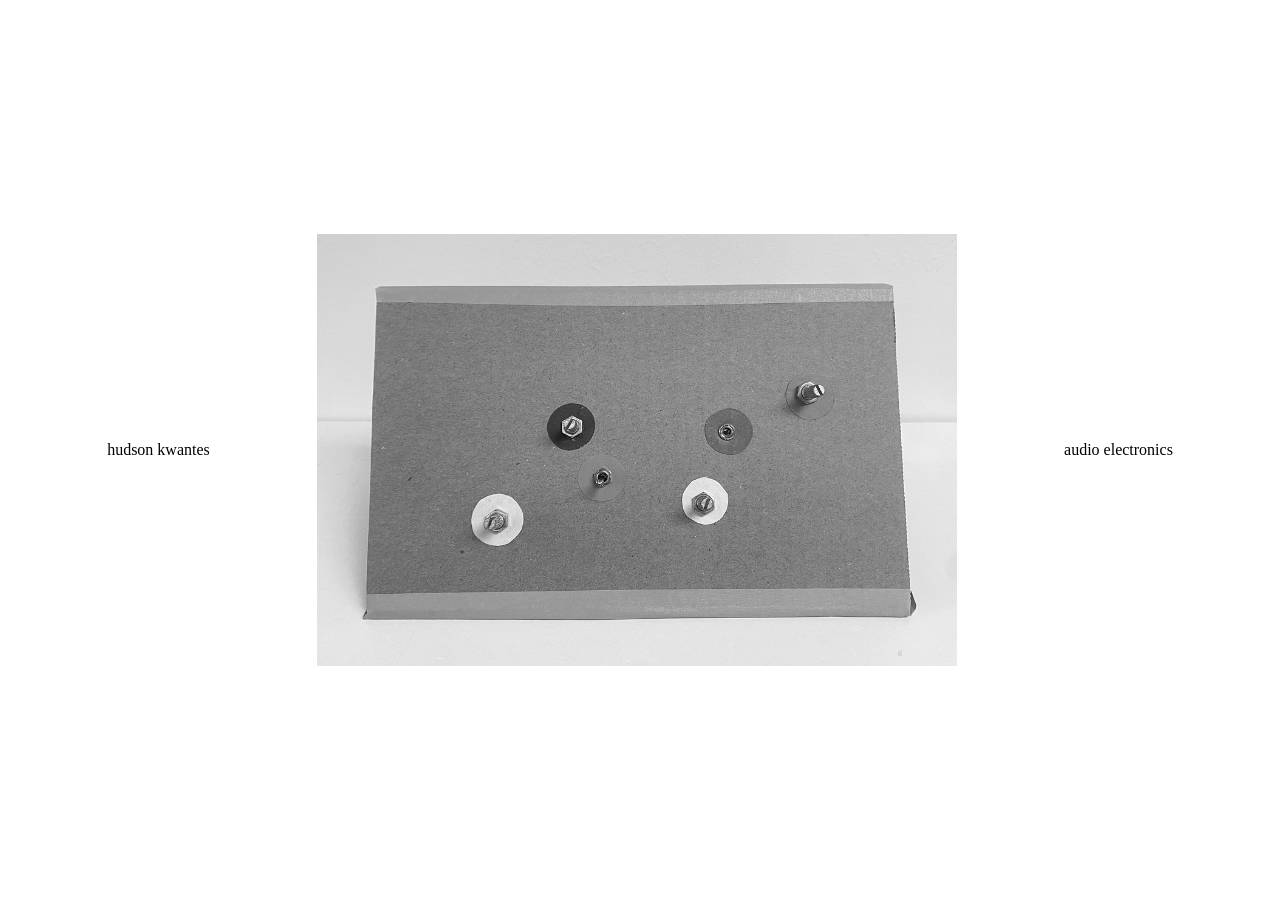
==== index.html @ b4f6d3b7 "test" ====
<!DOCTYPE html>
<html lang="en">
<head>
    <meta charset="UTF-8">
    <link rel="stylesheet" href="style.css">
    <meta name="viewport" content="width=device-width, initial-scale=1.0">
    <title>web</title>
</head>

<body>     
    <p>hudson kwantes</p>
    <img src= "F5D5D7A5-2102-4A30-B184-CA5D22F2D951_1_102_o 1.png">
    <p>audio electronics</p>
</body>

</html>
---- style.css ----
body {
  margin: 0;
  min-height: 100vh;
  display: flex;
  justify-content: center;
  align-items: center;
  text-align: center;
}

p {
  margin: 0 auto;
  max-width: 700px;
  padding: 1rem;
}

img{
  max-width: 50%;
  height: auto;
  justify-self: center;
}
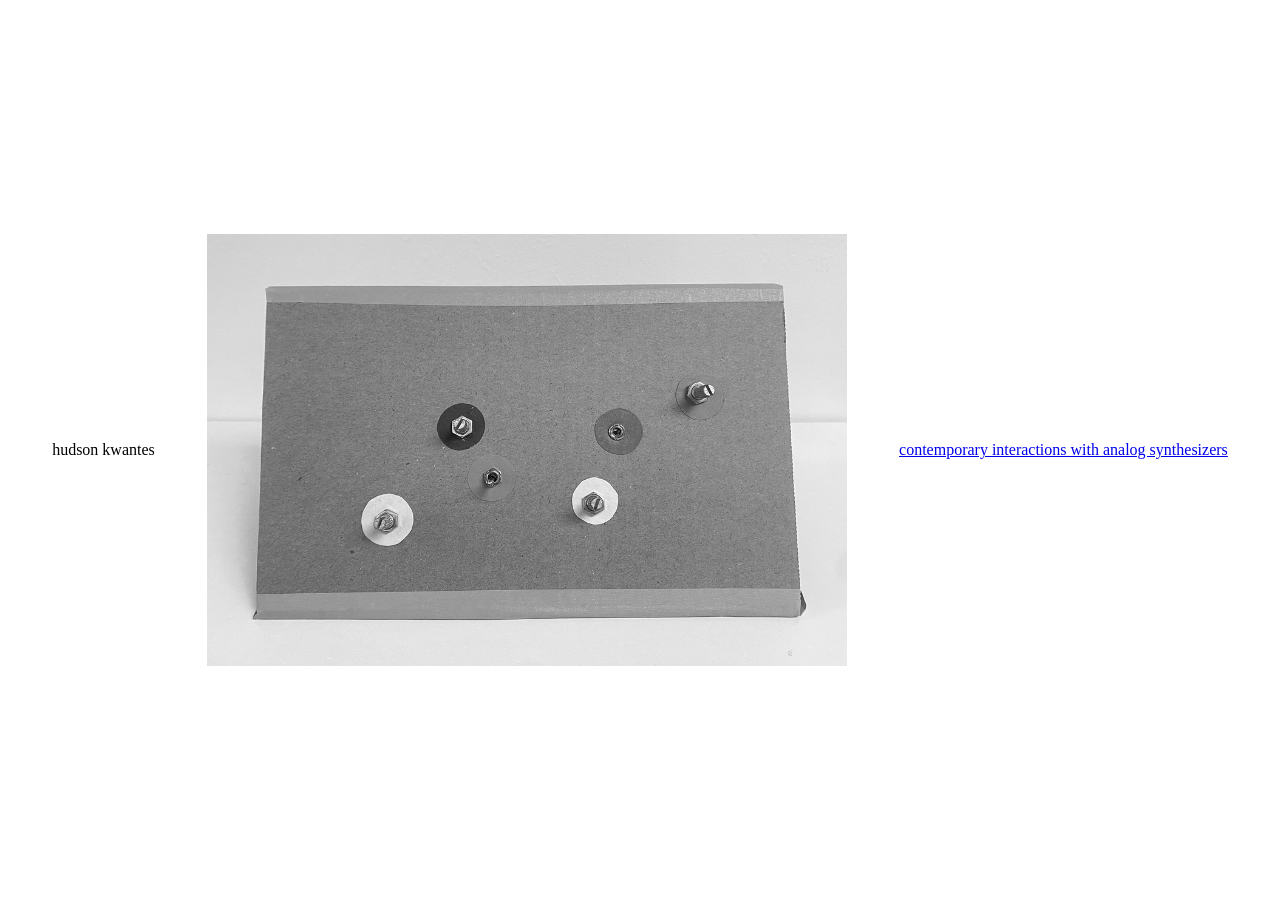
==== commit d7e49608: "thesis project added" ====
--- a/index.html
+++ b/index.html
@@ -9,8 +9,8 @@
 
 <body>     
     <p>hudson kwantes</p>
-    <img src= "F5D5D7A5-2102-4A30-B184-CA5D22F2D951_1_102_o 1.png">
-    <p>audio electronics</p>
+    <img src= "home_pic.png">
+    <p><a href="thesis/index.html">contemporary interactions with analog synthesizers</a></p> 
 </body>
 
 </html>
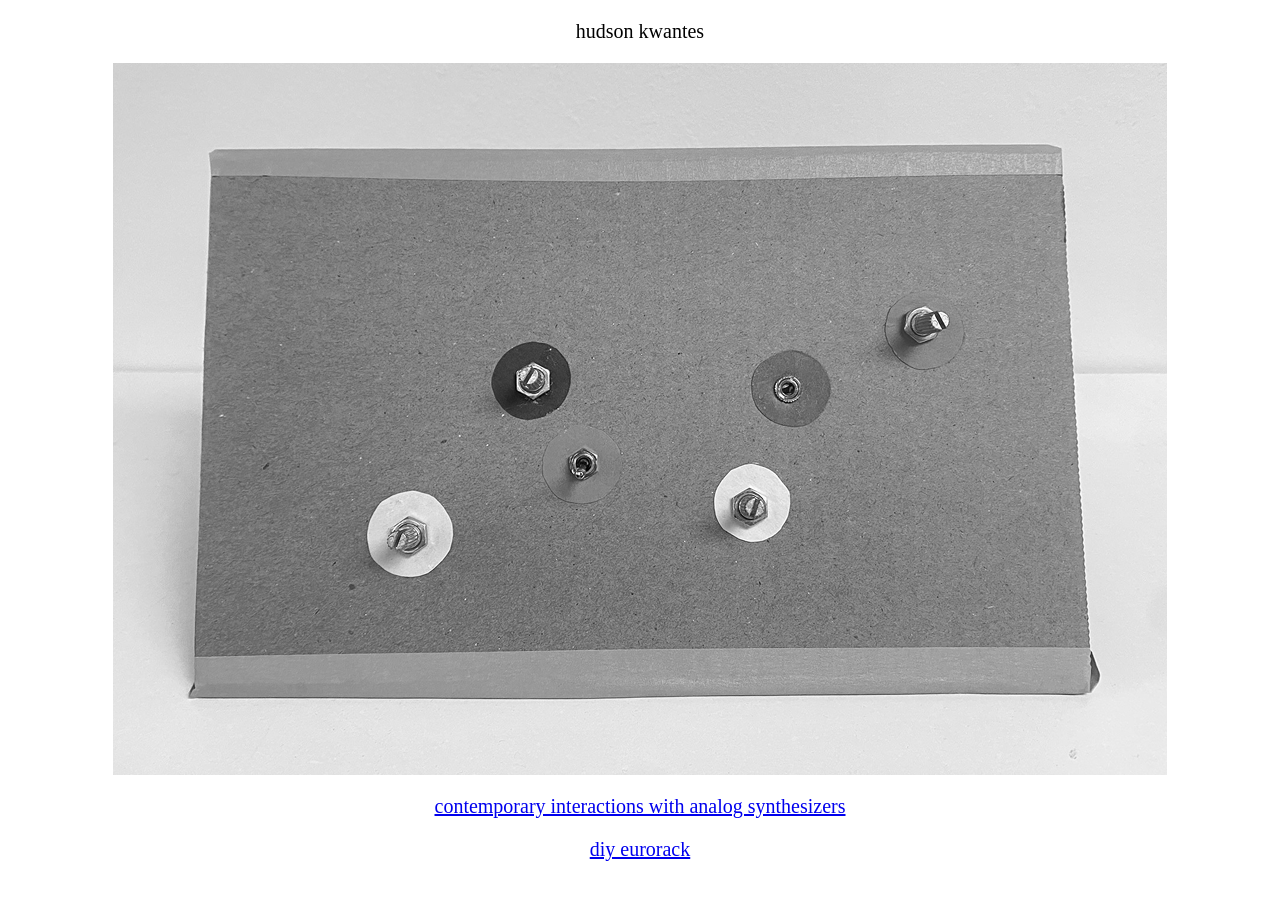
==== commit 0e78d7a2: "1" ====
--- a/index.html
+++ b/index.html
@@ -11,6 +11,7 @@
     <p>hudson kwantes</p>
     <img src= "home_pic.png">
     <p><a href="thesis/index.html">contemporary interactions with analog synthesizers</a></p> 
+    <p><a href="projects/index.html">diy eurorack</a></p>
 </body>
 
 </html>
--- a/style.css
+++ b/style.css
@@ -1,20 +1,12 @@
-body {
-  margin: 0;
-  min-height: 100vh;
-  display: flex;
-  justify-content: center;
-  align-items: center;
-  text-align: center;
-}
-
-p {
-  margin: 0 auto;
-  max-width: 700px;
-  padding: 1rem;
+p{
+    font-family: 'Times New Roman', Times, serif;
+    font-size: 20px;
+    text-align: center;
 }
 
 img{
-  max-width: 50%;
-  height: auto;
-  justify-self: center;
+    display: block;
+    align-items: center;
+    margin-left: auto;
+    margin-right: auto; 
 }
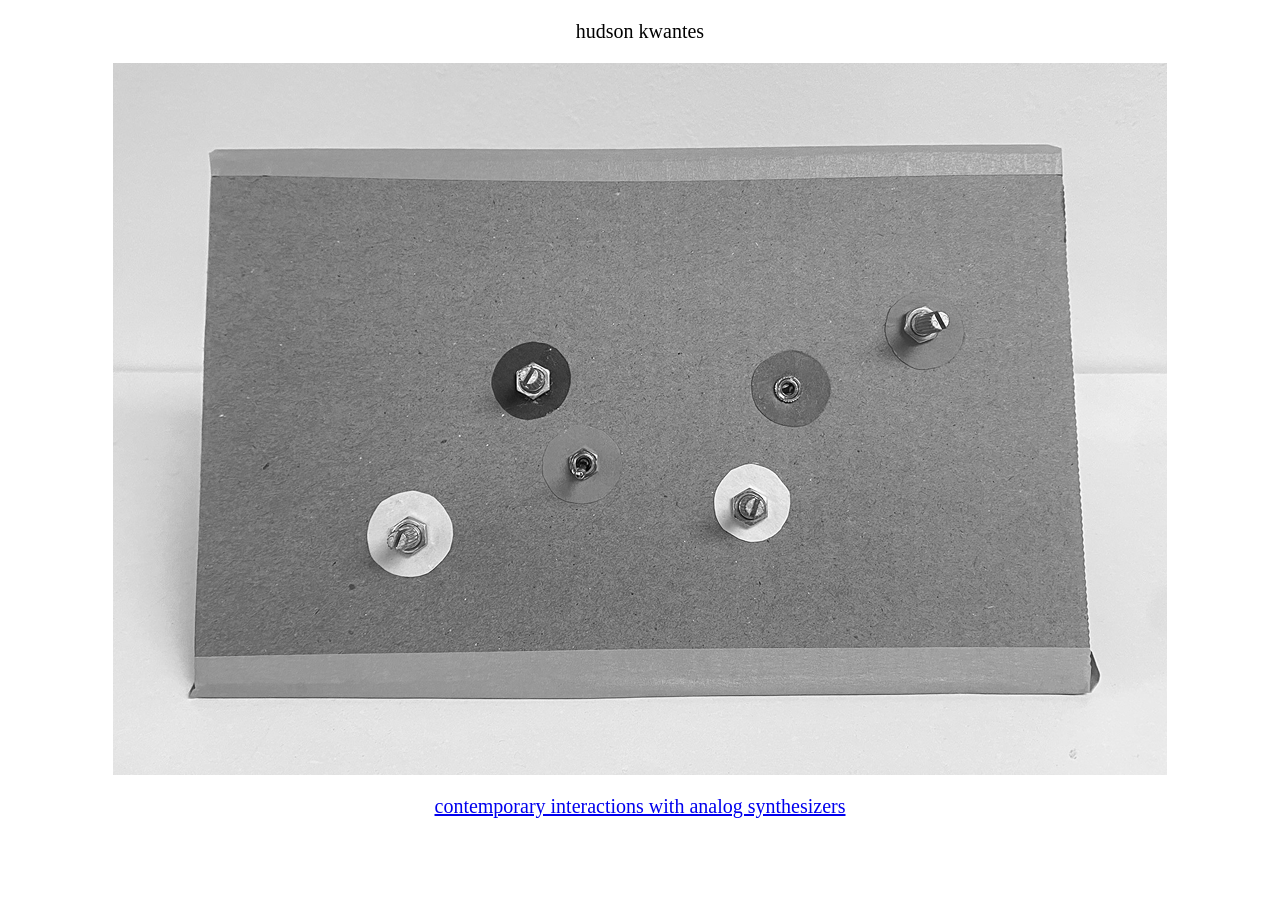
==== commit 92a5604f: "images" ====
--- a/index.html
+++ b/index.html
@@ -11,7 +11,6 @@
     <p>hudson kwantes</p>
     <img src= "home_pic.png">
     <p><a href="thesis/index.html">contemporary interactions with analog synthesizers</a></p> 
-    <p><a href="projects/index.html">diy eurorack</a></p>
 </body>
 
 </html>
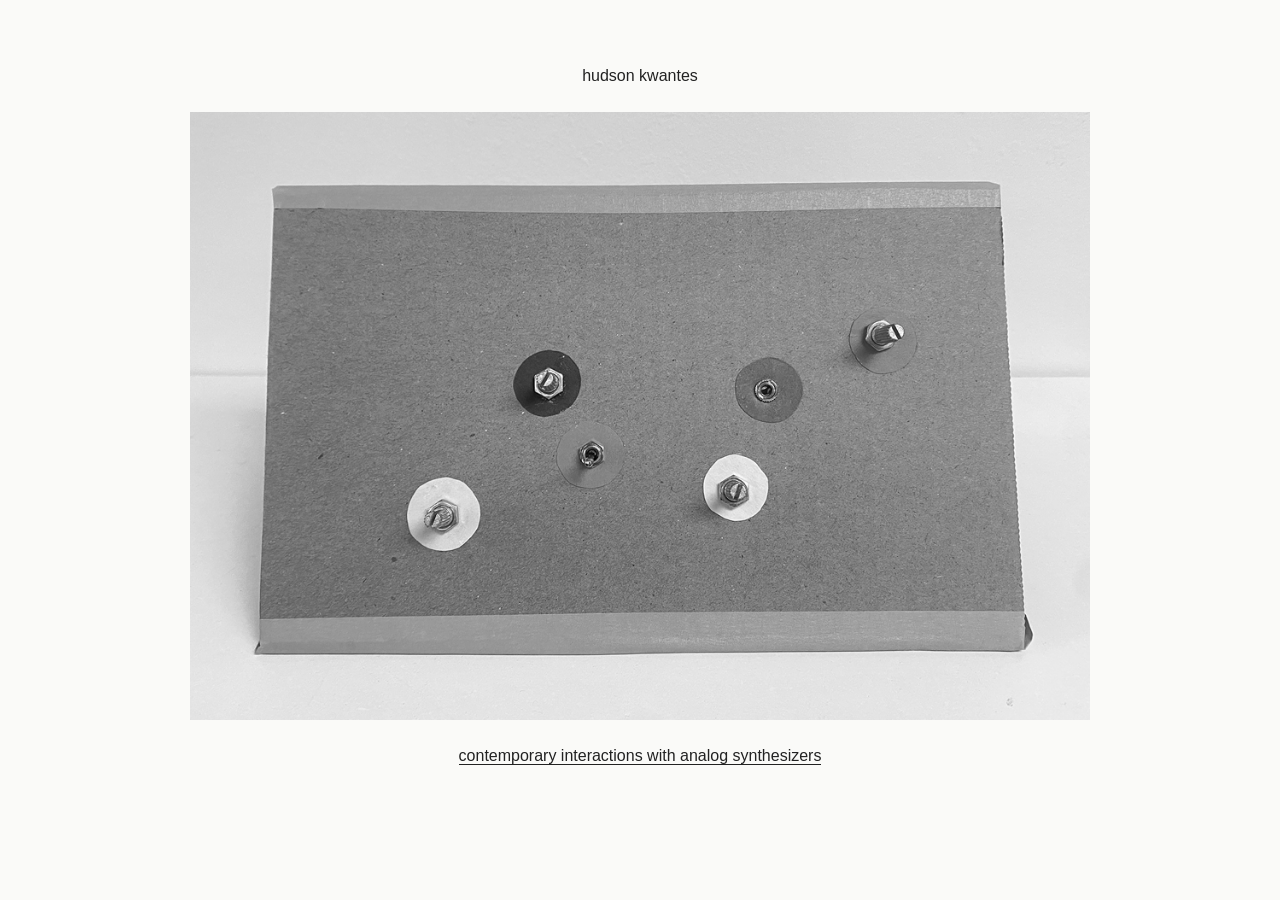
==== commit 540b7f6f: "responsiveness test" ====
--- a/index.html
+++ b/index.html
@@ -4,13 +4,13 @@
     <meta charset="UTF-8">
     <link rel="stylesheet" href="style.css">
     <meta name="viewport" content="width=device-width, initial-scale=1.0">
-    <title>web</title>
+    <title>Hudson Kwantes Portfolio</title>
 </head>
 
 <body>     
     <p>hudson kwantes</p>
     <img src= "home_pic.png">
     <p><a href="thesis/index.html">contemporary interactions with analog synthesizers</a></p> 
-</body>
+</body> 
 
 </html>
--- a/style.css
+++ b/style.css
@@ -1,12 +1,53 @@
-p{
-    font-family: 'Times New Roman', Times, serif;
-    font-size: 20px;
+
+* {
+    box-sizing: border-box;
+}
+
+html {
+    -webkit-text-size-adjust: 100%;
+}
+
+body {
+    margin: 0;
+    padding: clamp(24px, 5vw, 64px);
+    background: #fafaf8;
+    color: #222;
+    font-family: Arial, Helvetica, sans-serif;
+    font-size: 16px;
+    line-height: 1.5;
     text-align: center;
 }
 
-img{
+p {
+    margin: 0 0 24px;
+}
+
+img {
     display: block;
-    align-items: center;
-    margin-left: auto;
-    margin-right: auto; 
-}+    width: 100%;
+    max-width: 900px;
+    height: auto;
+    margin: 0 auto 24px;
+}
+
+a {
+    color: inherit;
+    text-decoration: none;
+    border-bottom: 1px solid currentColor;
+    text-underline-offset: 4px;
+}
+
+a:hover {
+    opacity: 0.6;
+}
+
+@media (max-width: 600px) {
+    body {
+        padding: 24px 16px;
+        font-size: 15px;
+    }
+
+    p {
+        margin-bottom: 20px;
+    }
+}
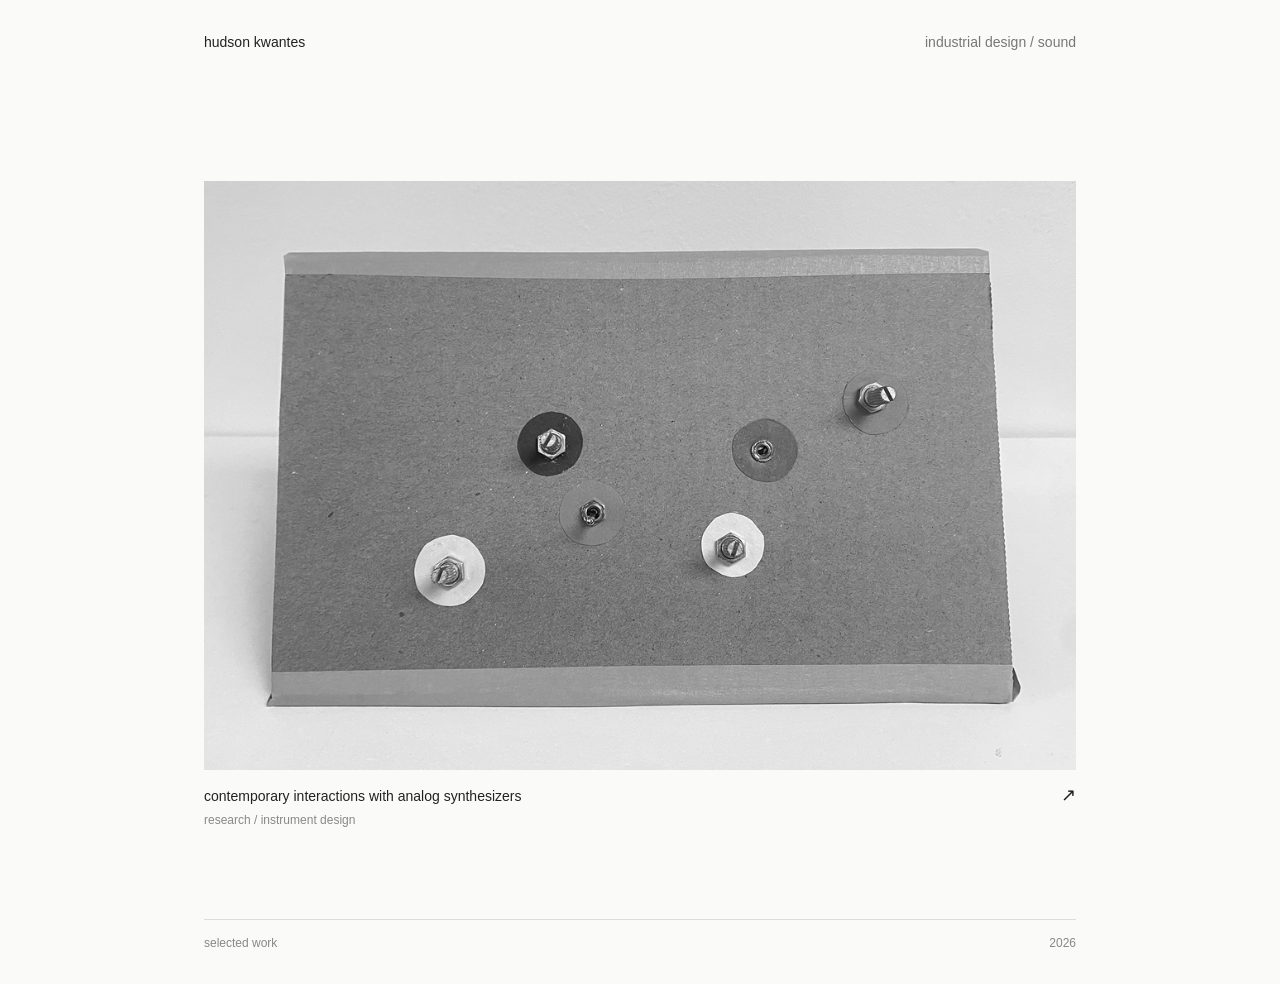
==== commit 1712398a: "homepage re-formatting" ====
--- a/index.html
+++ b/index.html
@@ -1,16 +1,43 @@
+
 <!DOCTYPE html>
 <html lang="en">
 <head>
     <meta charset="UTF-8">
+    <meta name="viewport" content="width=device-width, initial-scale=1.0">
+    <title>Hudson Kwantes — Portfolio</title>
     <link rel="stylesheet" href="style.css">
-    <meta name="viewport" content="width=device-width, initial-scale=1.0">
-    <title>Hudson Kwantes Portfolio</title>
 </head>
 
-<body>     
-    <p>hudson kwantes</p>
-    <img src= "home_pic.png">
-    <p><a href="thesis/index.html">contemporary interactions with analog synthesizers</a></p> 
-</body> 
+<body>
+    <main class="container">
 
-</html>+        <header class="site-header">
+            <span class="site-name">hudson kwantes</span>
+            <span class="site-description">
+                industrial design / sound
+            </span>
+        </header>
+
+        <section class="projects">
+            <a class="project" href="thesis/index.html">
+                <img src="home_pic.png"
+                     alt="Experimental synthesizer design project">
+
+                <div class="project-info">
+                    <div>
+                        <h2>contemporary interactions with analog synthesizers</h2>
+                        <p>research / instrument design</p>
+                    </div>
+                    <span class="project-arrow">↗</span>
+                </div>
+            </a>
+        </section>
+
+        <footer class="site-footer">
+            <span>selected work</span>
+            <span>2026</span>
+        </footer>
+
+    </main>
+</body>
+</html>
--- a/style.css
+++ b/style.css
@@ -9,45 +9,127 @@
 
 body {
     margin: 0;
-    padding: clamp(24px, 5vw, 64px);
     background: #fafaf8;
     color: #222;
     font-family: Arial, Helvetica, sans-serif;
-    font-size: 16px;
+    font-size: 14px;
     line-height: 1.5;
-    text-align: center;
+    -webkit-font-smoothing: antialiased;
 }
 
-p {
-    margin: 0 0 24px;
+.container {
+    width: 100%;
+    max-width: 1000px;
+    margin: 0 auto;
+    padding: 32px clamp(20px, 5vw, 64px);
 }
 
-img {
+/* Header */
+
+.site-header {
+    display: flex;
+    justify-content: space-between;
+    align-items: baseline;
+    gap: 20px;
+    margin-bottom: clamp(60px, 10vw, 130px);
+}
+
+.site-name {
+    font-weight: 500;
+}
+
+.site-description {
+    color: #777;
+    text-align: right;
+}
+
+/* Projects */
+
+.projects {
+    width: 100%;
+}
+
+.project {
+    display: block;
+    color: inherit;
+    text-decoration: none;
+}
+
+.project img {
     display: block;
     width: 100%;
-    max-width: 900px;
     height: auto;
-    margin: 0 auto 24px;
 }
 
-a {
-    color: inherit;
-    text-decoration: none;
-    border-bottom: 1px solid currentColor;
-    text-underline-offset: 4px;
+.project-info {
+    display: flex;
+    justify-content: space-between;
+    align-items: flex-start;
+    gap: 24px;
+    padding-top: 16px;
 }
 
-a:hover {
-    opacity: 0.6;
+.project-info h2 {
+    margin: 0;
+    font-size: 14px;
+    font-weight: 500;
+    line-height: 1.5;
 }
 
+.project-info p {
+    margin: 4px 0 0;
+    font-size: 12px;
+    color: #888;
+}
+
+.project-arrow {
+    font-size: 18px;
+    line-height: 1;
+    transition: transform 0.2s ease;
+}
+
+.project:hover .project-arrow {
+    transform: translate(3px, -3px);
+}
+
+/* Footer */
+
+.site-footer {
+    display: flex;
+    justify-content: space-between;
+    margin-top: 90px;
+    padding-top: 14px;
+    border-top: 1px solid #ddd;
+    font-size: 12px;
+    color: #888;
+}
+
+/* Mobile */
+
 @media (max-width: 600px) {
-    body {
+    .container {
         padding: 24px 16px;
-        font-size: 15px;
     }
 
-    p {
-        margin-bottom: 20px;
+    .site-header {
+        margin-bottom: 50px;
+    }
+
+    .site-description {
+        font-size: 12px;
+    }
+
+    .project-info {
+        gap: 12px;
+    }
+
+    .site-footer {
+        margin-top: 60px;
     }
 }
+
+@media (prefers-reduced-motion: reduce) {
+    .project-arrow {
+        transition: none;
+    }
+}
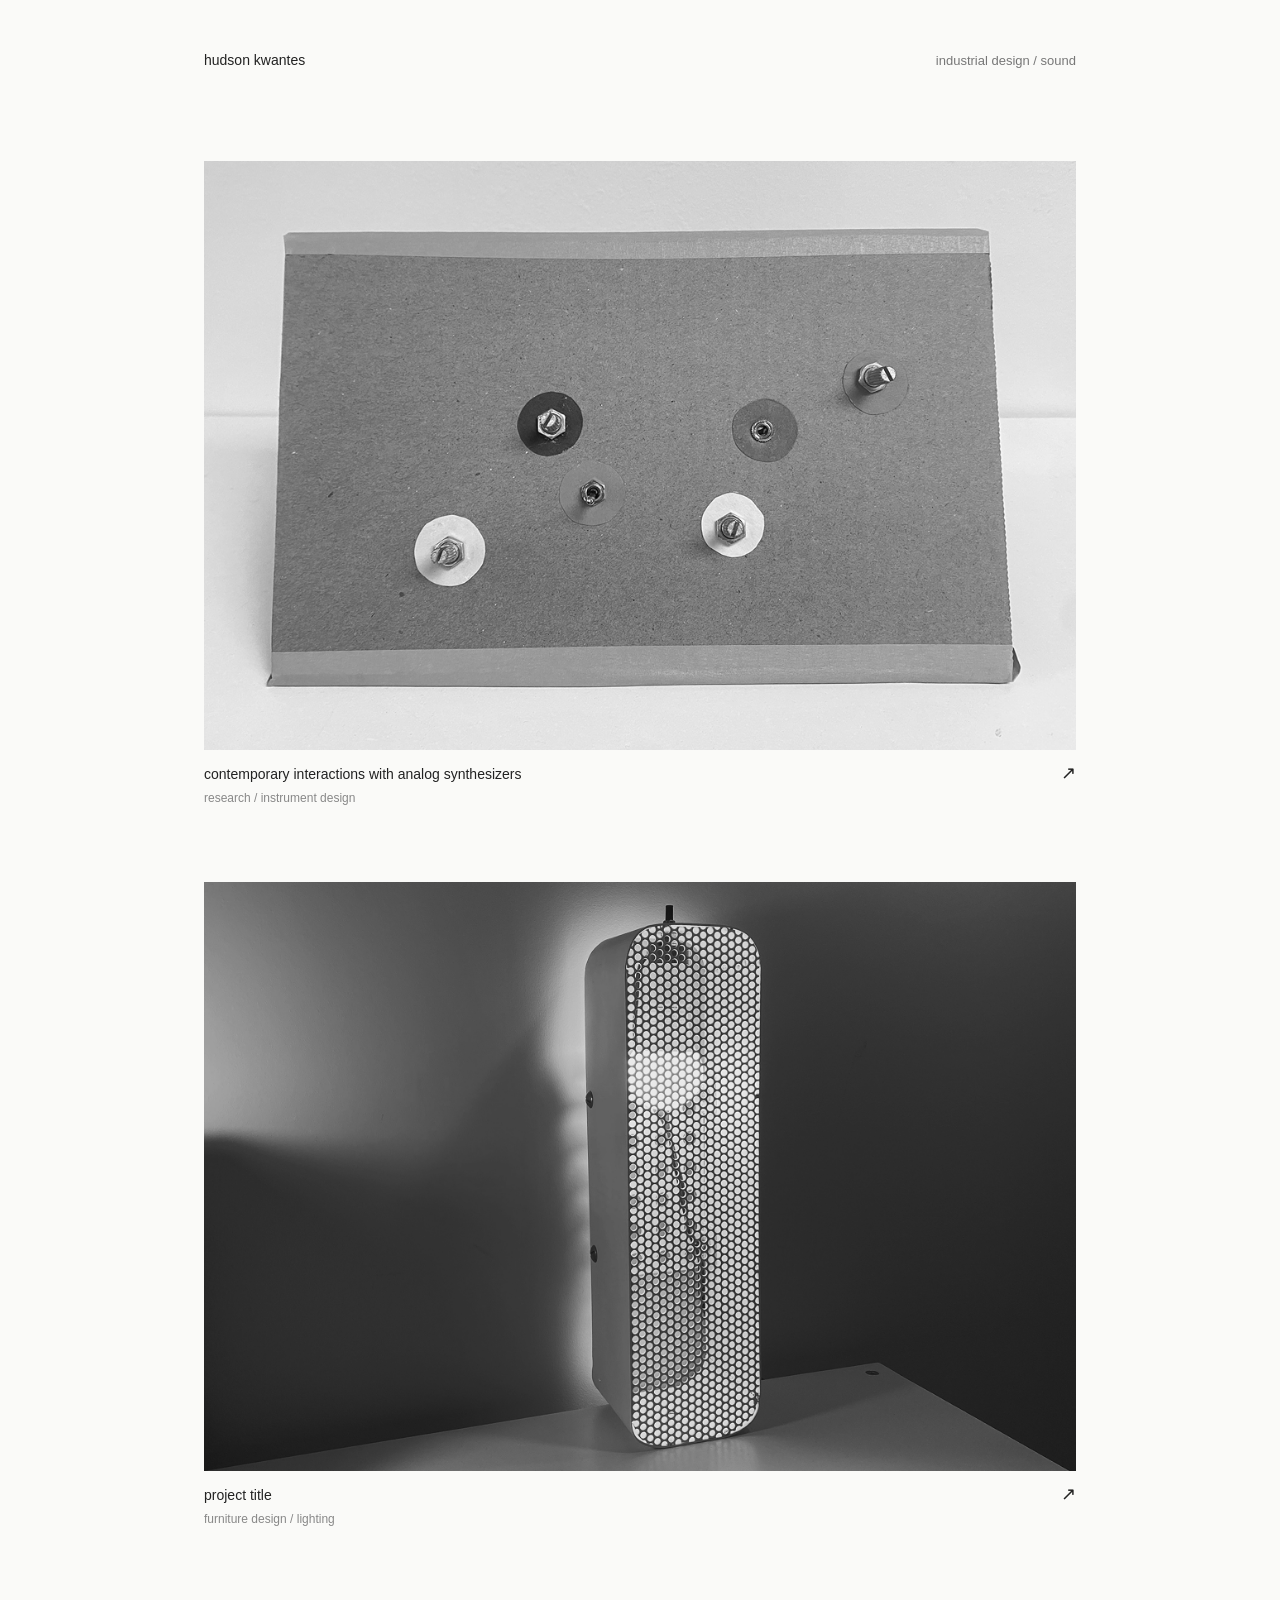
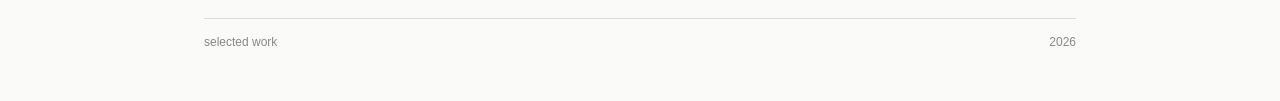
==== commit 301d5c89: "project 2 added" ====
--- a/index.html
+++ b/index.html
@@ -20,7 +20,7 @@
 
         <section class="projects">
             <a class="project" href="thesis/index.html">
-                <img src="home_pic.png"
+                <img src="thesis/images/contemp_core_proto.png"
                      alt="Experimental synthesizer design project">
 
                 <div class="project-info">
@@ -31,6 +31,21 @@
                     <span class="project-arrow">↗</span>
                 </div>
             </a>
+
+
+            <a class="project" href="lamp/index.html">
+                <img src="lamp/images/lamp1.png"
+                    alt="Experimental design project">
+
+                <div class="project-info">
+                    <div>
+                        <h2>project title</h2>
+                        <p>furniture design / lighting</p>
+                    </div>
+                    <span class="project-arrow">↗</span>
+                </div>
+            </a>
+
         </section>
 
         <footer class="site-footer">
--- a/style.css
+++ b/style.css
@@ -1,3 +1,5 @@
+
+/* Global */
 
 * {
     box-sizing: border-box;
@@ -21,7 +23,7 @@
     width: 100%;
     max-width: 1000px;
     margin: 0 auto;
-    padding: 32px clamp(20px, 5vw, 64px);
+    padding: 50px clamp(20px, 5vw, 64px);
 }
 
 /* Header */
@@ -30,15 +32,18 @@
     display: flex;
     justify-content: space-between;
     align-items: baseline;
-    gap: 20px;
-    margin-bottom: clamp(60px, 10vw, 130px);
+    gap: 24px;
+    margin-bottom: clamp(50px, 7vw, 100px);
+    text-align: left;
 }
 
 .site-name {
+    font-size: 14px;
     font-weight: 500;
 }
 
 .site-description {
+    font-size: 13px;
     color: #777;
     text-align: right;
 }
@@ -51,14 +56,23 @@
 
 .project {
     display: block;
+    width: 100%;
     color: inherit;
     text-decoration: none;
+    text-align: left;
 }
 
 .project img {
     display: block;
     width: 100%;
+    max-width: 100%;
     height: auto;
+    margin: 0;
+    transition: opacity 0.2s ease;
+}
+
+.project:hover img {
+    opacity: 0.85;
 }
 
 .project-info {
@@ -66,23 +80,27 @@
     justify-content: space-between;
     align-items: flex-start;
     gap: 24px;
-    padding-top: 16px;
+    padding-top: 14px;
+    text-align: left;
 }
 
 .project-info h2 {
     margin: 0;
+    padding: 0;
     font-size: 14px;
-    font-weight: 500;
+    font-weight: 400;
     line-height: 1.5;
 }
 
 .project-info p {
     margin: 4px 0 0;
+    padding: 0;
     font-size: 12px;
     color: #888;
 }
 
 .project-arrow {
+    flex-shrink: 0;
     font-size: 18px;
     line-height: 1;
     transition: transform 0.2s ease;
@@ -92,16 +110,31 @@
     transform: translate(3px, -3px);
 }
 
+/* Spacing between archive projects */
+
+.project + .project {
+    margin-top: 75px;
+}
+
+@media (max-width: 600px) {
+    .project + .project {
+        margin-top: 48px;
+    }
+}
+
 /* Footer */
 
 .site-footer {
     display: flex;
     justify-content: space-between;
+    align-items: center;
+    gap: 20px;
     margin-top: 90px;
     padding-top: 14px;
     border-top: 1px solid #ddd;
     font-size: 12px;
     color: #888;
+    text-align: left;
 }
 
 /* Mobile */
@@ -112,7 +145,12 @@
     }
 
     .site-header {
-        margin-bottom: 50px;
+        gap: 16px;
+        margin-bottom: 48px;
+    }
+
+    .site-name {
+        font-size: 13px;
     }
 
     .site-description {
@@ -121,6 +159,15 @@
 
     .project-info {
         gap: 12px;
+        padding-top: 12px;
+    }
+
+    .project-info h2 {
+        font-size: 13px;
+    }
+
+    .project-info p {
+        font-size: 11px;
     }
 
     .site-footer {
@@ -129,6 +176,7 @@
 }
 
 @media (prefers-reduced-motion: reduce) {
+    .project img,
     .project-arrow {
         transition: none;
     }
